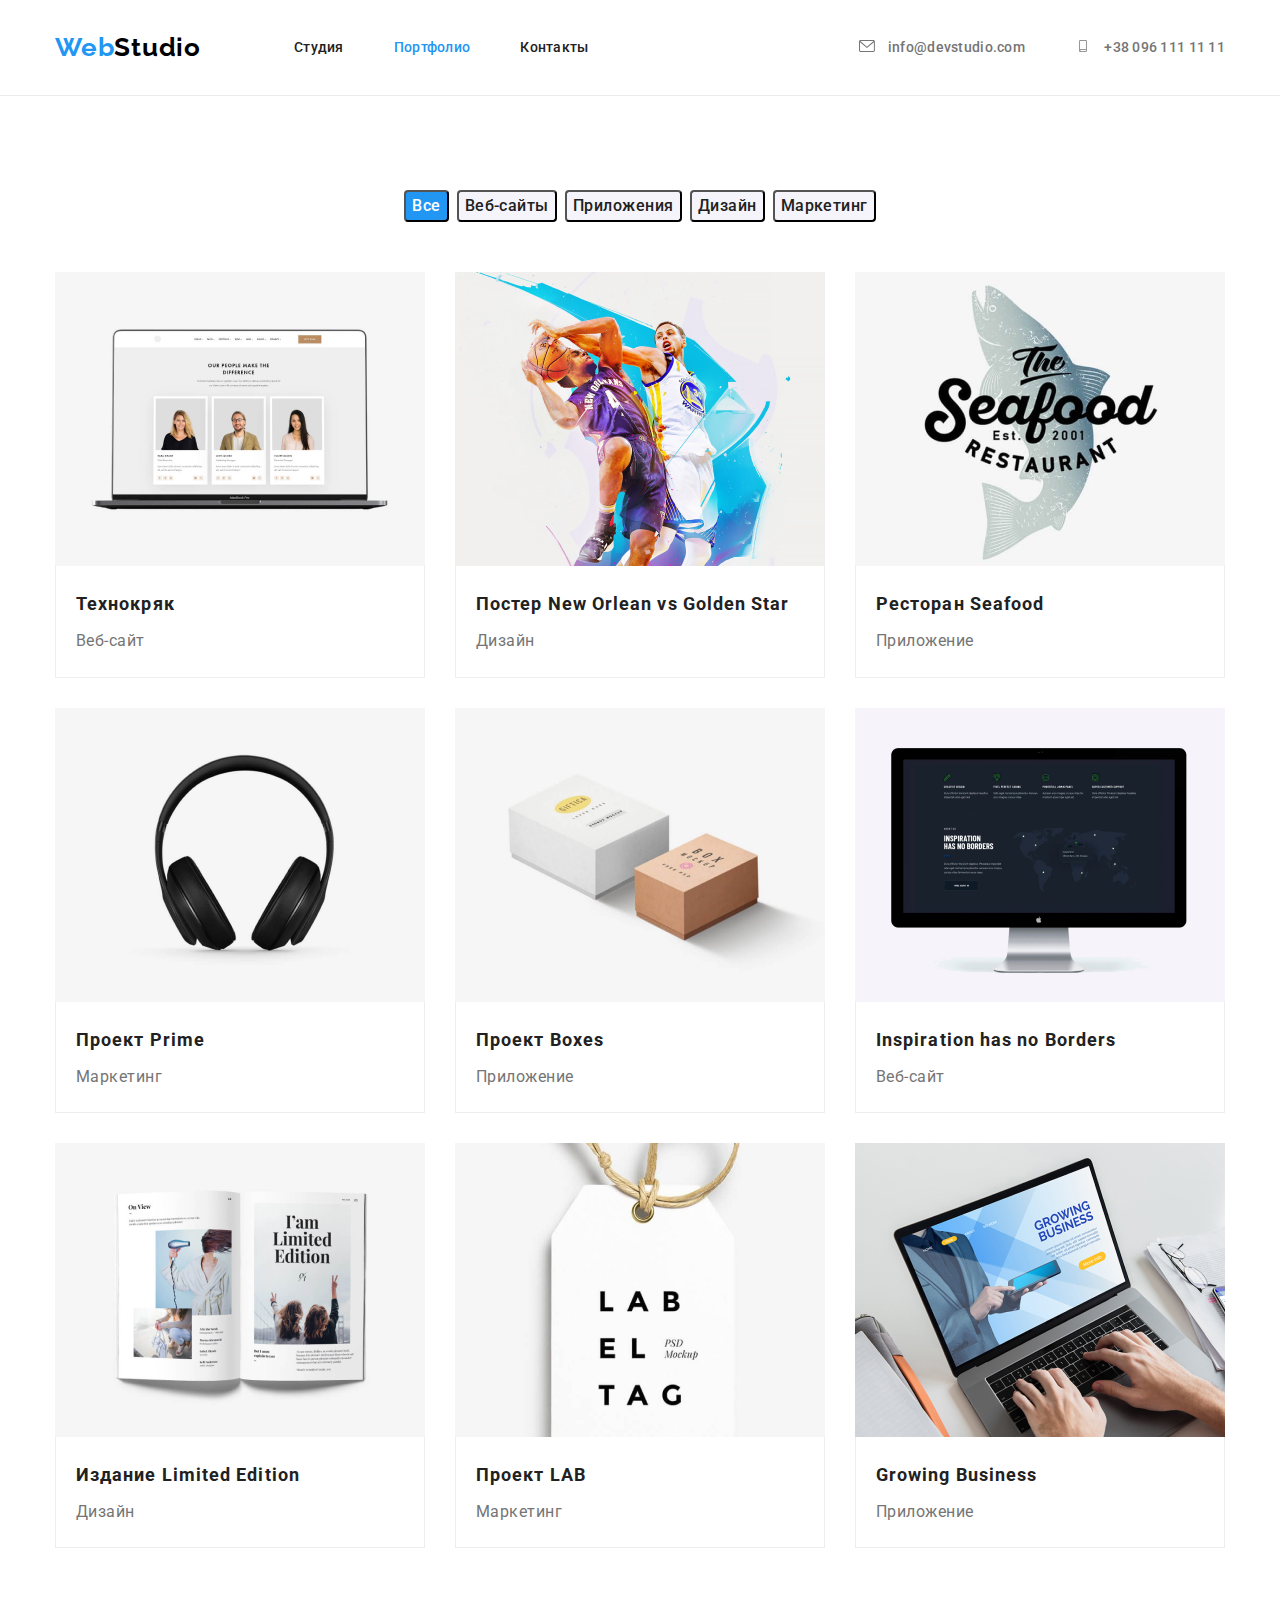
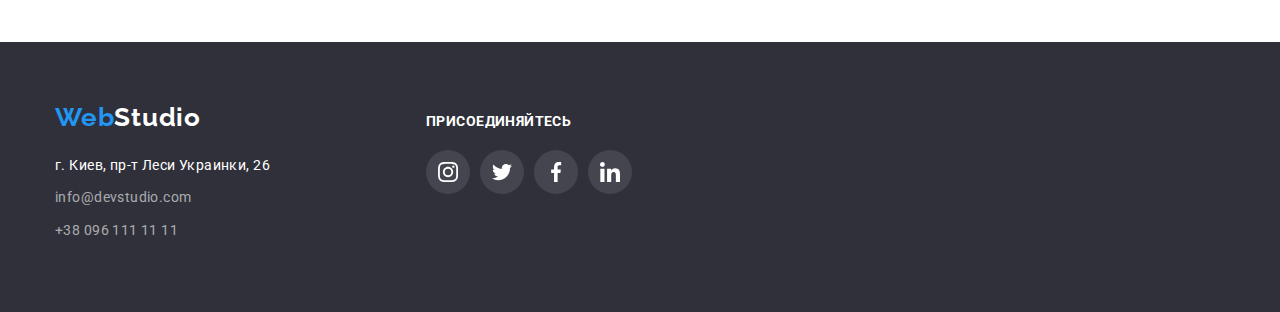
==== portfolio.html @ 81d6c9d6 "5" ====
<!DOCTYPE>
<html lang="en">

<head>
    <meta charset="UTF-8">
    <meta http-equiv="X-UA-Compatible" content="IE=edge">
    <meta name="viewport" content="width=device-width, initial-scale=1.0">
    <title>Document</title>
    <link rel="preconnect" href="https://fonts.gstatic.com">
    <link
        href="https://fonts.googleapis.com/css2?family=Raleway:wght@700&family=Roboto:wght@400;500;700;900&display=swap"
        rel="stylesheet" />
    <link rel="stylesheet"
        href="https://cdnjs.cloudflare.com/ajax/libs/modern-normalize/1.1.0/modern-normalize.min.css" />
    <link rel="stylesheet" href="./css/common.css" />
    <link rel="stylesheet" href="./css/portfolio.css" />
</head>



<body>

    <header class="page-header">
        <div class="container main-nav">
            <nav class="prov">
                <a class="logo" href="./index.html">Web<span class="logo-large">Studio</span></a>
                <ul class="site-nav list">
                    <li class="item"><a href="./index.html" class="link">Студия</a></li>
                    <li class="item"><a href="./portfolio.html" class="link current">Портфолио</a></li>
                    <li class="item"><a href="" class="link">Контакты</a></li>
                </ul>
            </nav>

            <ul class="auth-nav list">
                <li class="item"><a href="mailto:info@devstudio.com" class="adress">
                        <svg width="16px" height="12px" class="contact-icon">
                            <use href=" ./images/icons.svg.svg#icon-envelope-hover"></use>
                        </svg>
                        info@devstudio.com</a></li>
                <li class="item"><a href="tel+380961111111" class="adress">
                        <svg width="16px" height="12px" class="contact-icon">
                            <use href=" ./images/icons.svg.svg#icon-smartphone"></use>
                        </svg>
                        +38 096 111 11 11</a></li>
            </ul>

        </div>
    </header>





    <main>
        <section class="list-forever">
            <div class="container">

                <ul class="btn list">
                    <li class="item"><button type="button" class="pointer-primery">Все</button></li>
                    <li class="item"><button type="button" class="pointer-secondory">Веб-сайты</button></li>
                    <li class="item"><button type="button" class="pointer-secondory">Приложения</button></li>
                    <li class="item"><button type="button" class="pointer-secondory">Дизайн</button></li>
                    <li class="item"><button type="button" class="pointer-secondory">Маркетинг</button></li>
                </ul>

                <ul class="list contant">
                    <li class="flex-element">
                        <a href="" class="shadow-pic">
                            <img src="./images/Технокряк.jpg" class="pic" alt="Технокряк" width="370">
                            <div class="our-works">
                                <h2 class="title">Технокряк</h2>
                                <p class="text">Веб-сайт</p>
                            </div>
                        </a>

                    </li>


                    <li class="flex-element">
                        <a href="" class="shadow-pic">
                            <img src="./images/Баскетболисты.jpg" class="pic" alt="Баскетболисты" width="370">
                            <div class="our-works">
                                <h2 class="title">Постер New Orlean vs Golden Star</h2>
                                <p class="text">Дизайн</p>
                            </div>
                        </a>
                    </li>


                    <li class="flex-element">
                        <a href="" class="shadow-pic">
                            <img src="./images/Ресторан у океана.jpg" class="pic" alt="Ресторан у океана" width="370">
                            <div class="our-works">
                                <h2 class="title">Ресторан Seafood</h2>
                                <p class="text">Приложение</p>
                            </div>
                        </a>
                    </li>


                    <li class="flex-element">
                        <a href="" class="shadow-pic">
                            <img src="./images/Наушники.png" class="pic" alt="Наушники" width="370">
                            <div class="our-works">
                                <h2 class="title">Проект Prime</h2>
                                <p class="text">Маркетинг</p>
                            </div>
                        </a>
                    </li>


                    <li class="flex-element">
                        <a href="" class="shadow-pic">
                            <img src="./images/Мыло.jpg" class="pic" alt="Мыло" width="370">
                            <div class="our-works">
                                <h2 class="title">Проект Boxes</h2>
                                <p class="text">Приложение</p>
                            </div>
                        </a>
                    </li>


                    <li class="flex-element">
                        <a href="" class="shadow-pic">
                            <img src="./images/Lenovo.jpg" class="pic" alt="Lenovo" width="370">
                            <div class="our-works">
                                <h2 class="title">Inspiration has no Borders</h2>
                                <p class="text">Веб-сайт</p>
                            </div>
                        </a>
                    </li>


                    <li class="flex-element">
                        <a href="" class="shadow-pic">
                            <img src="./images/Журнал.jpg" class="pic" alt="Журнал" width="370">
                            <div class="our-works">
                                <h2 class="title">Издание Limited Edition</h2>
                                <p class="text">Дизайн</p>
                            </div>
                        </a>
                    </li>


                    <li class="flex-element">
                        <a href="" class="shadow-pic">
                            <img src="./images/Бирка.jpg" class="pic" alt="Бирка" width="370">
                            <div class="our-works">
                                <h2 class="title">Проект LAB</h2>
                                <p class="text">Маркетинг</p>
                            </div>
                        </a>
                    </li>


                    <li class="flex-element">
                        <a href="" class="shadow-pic">
                            <img src="./images/Mac.jpg" class="pic" alt="Mac" width="370">
                            <div class="our-works">
                                <h2 class="title">Growing Business</h2>
                                <p class="text">Приложение</p>
                            </div>
                        </a>
                    </li>
                </ul>
            </div>
        </section>
    </main>

    <!--Подвал-->


    <footer class="footer">

        <div class="container">

            <div class="footer_container">
                <a class="logo" href="./index.html">Web<span class="logo-pic">Studio</span></a>
                <address class="aside">
                    г. Киев, пр-т Леси Украинки, 26
                    <ul class="mail">
                        <li class="item-telephon"><a href="mailto:info@devstudio.com"
                                class="e-mail">info@devstudio.com</a>
                        </li>
                        <li class="item"><a href="tel+380961111111" class="e-mail">+38 096 111 11 11</a></li>
                    </ul>
                </address>
            </div>


            <div class="container-footer">

                <b class="join">присоединяйтесь</b>
                <ul class="link-icon">
                    <li class="link-footer">
                        <a class="badge">
                            <svg width=20px heigt=20px>
                                <use href="./images/icons.svg.svg#icon-Instagram"></use>
                            </svg>
                        </a>
                    </li>
                    <li class="link-footer">
                        <a class="badge">
                            <svg width=20px heigt=20px>
                                <use href="./images/icons.svg.svg#icon-Twitter">
                                </use>
                            </svg>
                        </a>
                    </li>
                    <li class="link-footer">
                        <a class="badge">
                            <svg width=20px heigt=20px>
                                <use href="./images/icons.svg.svg#icon-Facebook">
                                </use>
                            </svg>
                        </a>
                    </li>
                    <li class="link-footer">
                        <a class="badge">
                            <svg width=20px heigt=20px>
                                <use href="./images/icons.svg.svg#icon-LinkedIn"></use>
                            </svg>
                        </a>
                    </li>
                </ul>
            </div>
        </div>



    </footer>

</body>
---- css/common.css ----
:root {
  --primery-tex-color: #757575;
  --title-tex-color: #212121;
  --accent-color: #2196f3;
  --header-color: #2f303a;
  --footer-color: #2f303a;
  --primery-bg-color: #ffffff;
}

body {
  background: var(--primery-bg-color);
  color: var(--primery-tex-color);
}

font-family: Roboto, sans-serif;

letter-spacing: 0.03em;
}

.list {
  list-style: none;
}

.logo {
  color: var(--accent-color);

font-family: Raleway;
font-weight: bold;
font-size: 26px;
line-height: 1,19;

letter-spacing: 0.03em;
}
---- css/portfolio.css ----
:root {
  --primery-img-color: #ffffff;
  --secondary-img-color: #e5e5e5;
  --primery-text-color: #212121;
  --secondary-text-color: #757575;
  --primery-footer-color: #2f303a;
  --accent-color: #2196f3;
  --primery-logo: #000000;
  --accent-button: #f5f4fa;
  --card-set-gap: 30px;
  --border-color: #EEEEEE;
   --primery-social-color: rgba(255, 255, 255, 0.1);
  
}

body {
  background: var(--primery-img-color);
  font-family: Roboto, sans-serif;
}

/* site-nav */

.page-header {
  border-bottom: 1px solid #ECECEC;
}

.main-nav {
  display: flex;

}

.prov {
  display: flex;
  align-items: center;
}
.logo {
    color: var(--accent-color);

  font-family: Raleway;
font-style: normal;
font-weight: bold;
font-size: 26px;
line-height: 1.2;
letter-spacing: 0.03em;
}

.logo-pic {
  color: var(--primery-bg-color);
}


.logo {
  text-decoration: none;
}


.site-nav .item:not(:last-child) {
  margin-right: 50px;
}

.site-nav {
  display: flex;
}

/* auth-nav */

.auth-nav.list {
  display: flex;
  margin-left: auto;
  align-items: center;
}

.auth-nav .item + .item {
  margin-left: 50px;
}

.list {
  list-style: none;
}

.logo {
  padding-top: 32px;
  padding-bottom: 32px;
  align-items: center;
}

.logo {
  text-decoration: none;
}

.e-mail {
  margin-top: 9px;
  margin-bottom: 0;
  color: rgba(255, 255, 255, 0.6);

font-style: normal;
font-weight: normal;
font-size: 14px;
line-height: 1.7;
letter-spacing: 0.03em;
}

.footer {
  padding-top: 60px;
  padding-bottom: 60px;
  background: var(--primery-footer-color);
}

.mail {
  list-style: none;
  
}

.mail li a {
  text-decoration: none;
}

.mail .item {
  margin-top: 9px;
  margin-bottom: 9;
  
}
.e-mail:hover,
.e-mail:focus {
  color: var(--accent-color);
}

 .aside {
margin-top: 20px;

color: var(--primery-bg-color);

font-style: normal;
font-weight: normal;
font-size: 14px;
line-height: 1.7;
letter-spacing: 0.03em;
}

.list li a {
  text-decoration: none;
}
/* link */

.link {
  display: block;
  padding-top: 32px;
  padding-bottom: 32px;

  color: var(--primery-text-color);

  font-style: normal;
  font-weight: 500;
  font-size: 14px;
  line-height: 1.1;
  letter-spacing: 0.02em;
}

/* nav */

.link:hover,
.link:focus {
  color: var(--accent-color);
}

.link.current {
  display: block;
  padding-top: 32px;
  padding-bottom: 32px;

  color: var(--accent-color);

  font-style: normal;
  font-weight: 500;
  font-size: 14px;
  line-height: 1.1;
  letter-spacing: 0.02em;
}

/* features */

ul.auth-nav list {
  margin: 0;
  padding: 0;
}

ul.mail {
  margin-top: 9px;
  padding-left: 0;
  margin-bottom: 0;
}

.footer .logo {
  margin-right: 0;
}


ul.btn .list {
  margin: 0;
  padding: 0;
}

ul.list .contant {
  margin: 0;
  padding: 0;
}

ul.list {
  margin: 0;
  padding: 0;
}

.list-forever {
  padding-top: 94px;
  padding-bottom: 94px;
}

.flex-element {
  width: 370px;
  margin-right: 30px;
  margin-bottom: 30px;
  display: block;
}

.flex-element:nth-child(3n) {
  margin-right: 0;
}

.flex-element:nth-last-child(-n + 3) {
  margin-bottom: 0;
}

.list.contant {
  display: flex;
  flex-wrap: wrap;
}

.text {
  margin-top: 4px;
  margin-bottom: 0;

  color: var(--secondary-text-color);

  font-style: normal;
  font-weight: normal;
  font-size: 16px;
  line-height: 1.9;

  letter-spacing: 0.03em;
}

.title {
  margin-top: 0;
  margin-bottom: 0;

  color: var(--primery-text-color);

  font-weight: bold;
  font-size: 18px;
  line-height: 2;
  letter-spacing: 0.06em;
}

/* e-mail */

.adress {
  padding-top: 32px;
  padding-bottom: 32px;
  color: var(--secondary-text-color);

  font-style: normal;
  font-weight: 500;
  font-size: 14px;
  line-height: 1.1;
  letter-spacing: 0.02em;
}

.adress:hover,
.adress:focus {
  color: var(--accent-color);
}

/* button */

.btn  {
  display: flex;
  justify-content: center;
}

.btn.list {
  margin-bottom: 50px;
}



.btn .item:not(:last-child) {
  margin-right: 8px;
}

.pointer-secondory {
  display: block;
  border-radius: 4px;
  color: var(--primery-text-color);
  background: var(--accent-button);

  font-weight: 500;
  font-size: 16px;
  line-height: 1.63;

  text-align: center;
  letter-spacing: 0.03em;
}

.pointer-primery {
  border-radius: 4px;
  
  color: var(--primery-img-color);
  background-color: var(--accent-color);
  font-weight: 500;
  font-size: 16px;
  line-height: 1.63;

  text-align: center;
  letter-spacing: 0.03em;
}

.pointer-secondory:hover,
.pointer-secondory:focus {
  background-color: var(--accent-color);
  color: var(--primery-img-color);
   box-shadow: 0px 1px 1px rgba(0, 0, 0, 0.12), 0px 4px 4px rgba(0, 0, 0, 0.06), 1px 4px 6px rgba(0, 0, 0, 0.16);
}

/* footer */

.footer-niv {
  padding-top: 60px;
  padding-bottom: 60px;

  background: var(--primery-footer-color);
}

.aside {
  margin-top: 20px;
  margin-bottom: 0;
  color: var(--primery-img-color);

  font-style: normal;
  font-weight: normal;
  font-size: 14px;
  line-height: 1.7;

  letter-spacing: 0.03em;
}

.pic {
  color: var(--secondary-img-color);
}

.logo-pic {
  color: var(--primery-bg-color);
}

.logo-foot {
  font-family: Raleway;
  font-style: normal;
  font-weight: bold;
  font-size: 26px;
  line-height: 1.2;
  letter-spacing: 0.03em;
  color: var(--accent-color);
}

.logo-foot {
  margin-top: 0;
  margin-bottom: 20px;
  text-decoration: none;
}
.logo-large {
  color: var(--primery-logo);
}

.list-info {
  margin-top: 9px;
  margin-bottom: 0;
}

.list-tel {
  margin-top: 9px;
  margin-bottom: 0;
}

.link-mail {
  color: rgba(255, 255, 255, 0.6);
  font-style: normal;
  font-weight: normal;
  font-size: 14px;
  line-height: 1.7;
  letter-spacing: 0.03em;
}

.link-mail:hover,
.link-mail:focus {
  color: var(--accent-color);
}

.container {
  margin-left: auto;
  margin-right: auto;
  padding-left: 15px;
  padding-right: 15px;
  width: 1200px;
}

.our-works {
  padding: 20px 20px;
  border: 1px solid var(--border-color);
  border-top: 0;
}

.pointer-primery:hover, .pointer-primery:focus {
  box-shadow: 0px 1px 1px rgba(0, 0, 0, 0.12), 0px 4px 4px rgba(0, 0, 0, 0.06), 1px 4px 6px rgba(0, 0, 0, 0.16);
}



.shadow-pic:hover, .shadow-pic:focus {
  box-shadow: 0px 1px 1px rgba(0, 0, 0, 0.12), 0px 4px 4px rgba(0, 0, 0, 0.06), 1px 4px 6px rgba(0, 0, 0, 0.16);
}

.icon-wrapper {
  height: 120px;
  background-color: var(--primery-main-color);
  margin-bottom: 30px;
  display: flex;
  align-items: center;
  justify-content: center;
  border-radius: 4px;
}

.contact-icon {
  margin-right: 10px;
  fill: var(--primery-tex-color);
  fill: currentColor;
}





.footer_container {
margin-right: 156px;
padding: 0;
}

.footer > .container {
  display: flex;
  align-items: baseline;
}

.join {
 
  color: var(--primery-img-color);
font-weight: 700;
font-size: 14px;
line-height: 1.14;
letter-spacing: 0.03em;
text-transform: uppercase;
}

.link-icon {
  list-style: none;
  display: flex;
  margin-top: 20px;
  margin-bottom: 0;
  padding: 0;
}



.link-footer:not(:last-child) {
  margin-right: 10px;
  
}

.badge {
  display: flex;
  width: 44px;
  height: 44px;
  border-radius: 50%;
  align-items: center;
  justify-content: center;
  fill: var(--primery-bg-color);
  background: var(--primery-social-color);
}

.badge:hover, .badge:focus {
  background-color: var(--accent-color);
}


.prov > .logo {
  display: flex;
  align-items: center;
  margin-right: 93px;
}
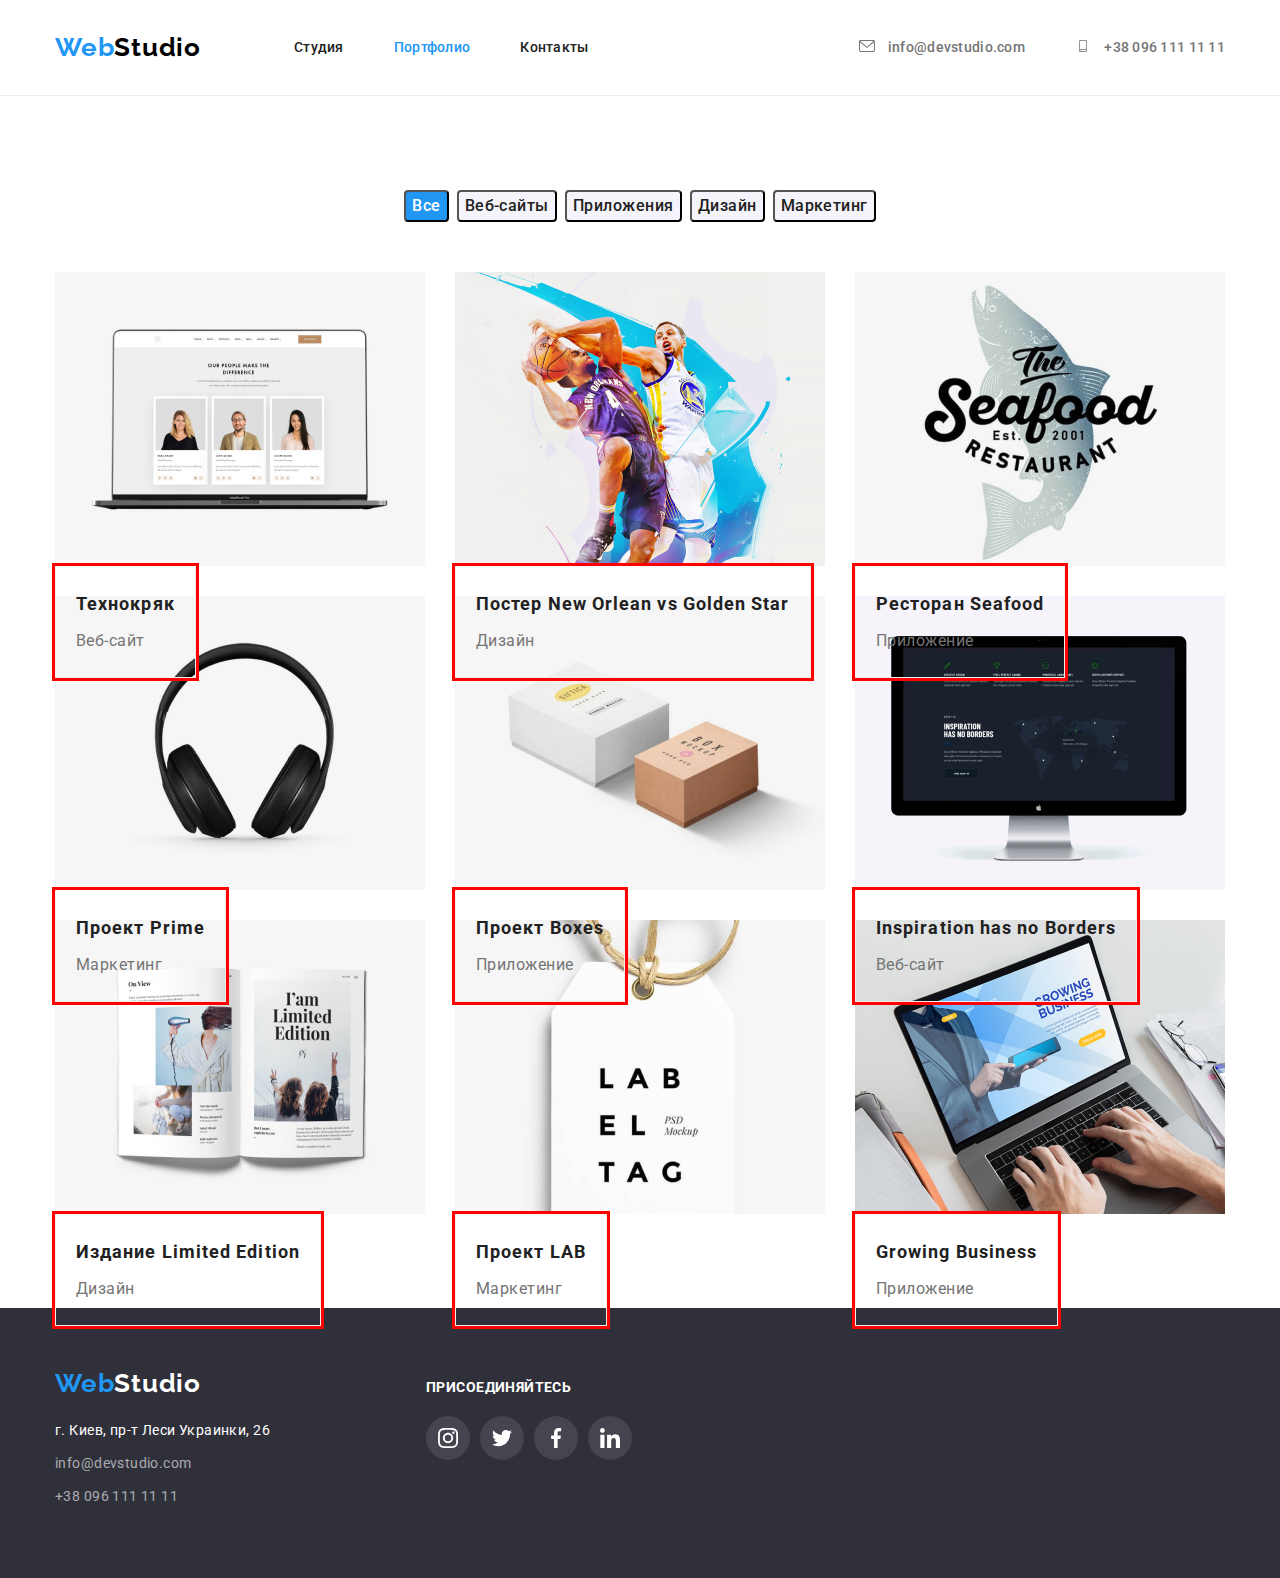
==== commit e757373d: "ДЗ 5" ====
--- a/portfolio.html
+++ b/portfolio.html
@@ -89,7 +89,10 @@
 
                     <li class="flex-element">
                         <a href="" class="shadow-pic">
-                            <img src="./images/Ресторан у океана.jpg" class="pic" alt="Ресторан у океана" width="370">
+                            <div class="box-one">
+                                <img src="./images/Ресторан у океана.jpg" class="pic" alt="Ресторан у океана"
+                                    width="370">
+                            </div>
                             <div class="our-works">
                                 <h2 class="title">Ресторан Seafood</h2>
                                 <p class="text">Приложение</p>
--- a/css/portfolio.css
+++ b/css/portfolio.css
@@ -503,4 +503,15 @@
   display: flex;
   align-items: center;
   margin-right: 93px;
+}
+
+.our-works {
+  position: absolute;
+  outline: 3px solid red;
+
+  
+}
+
+.box-one {
+ 
 }